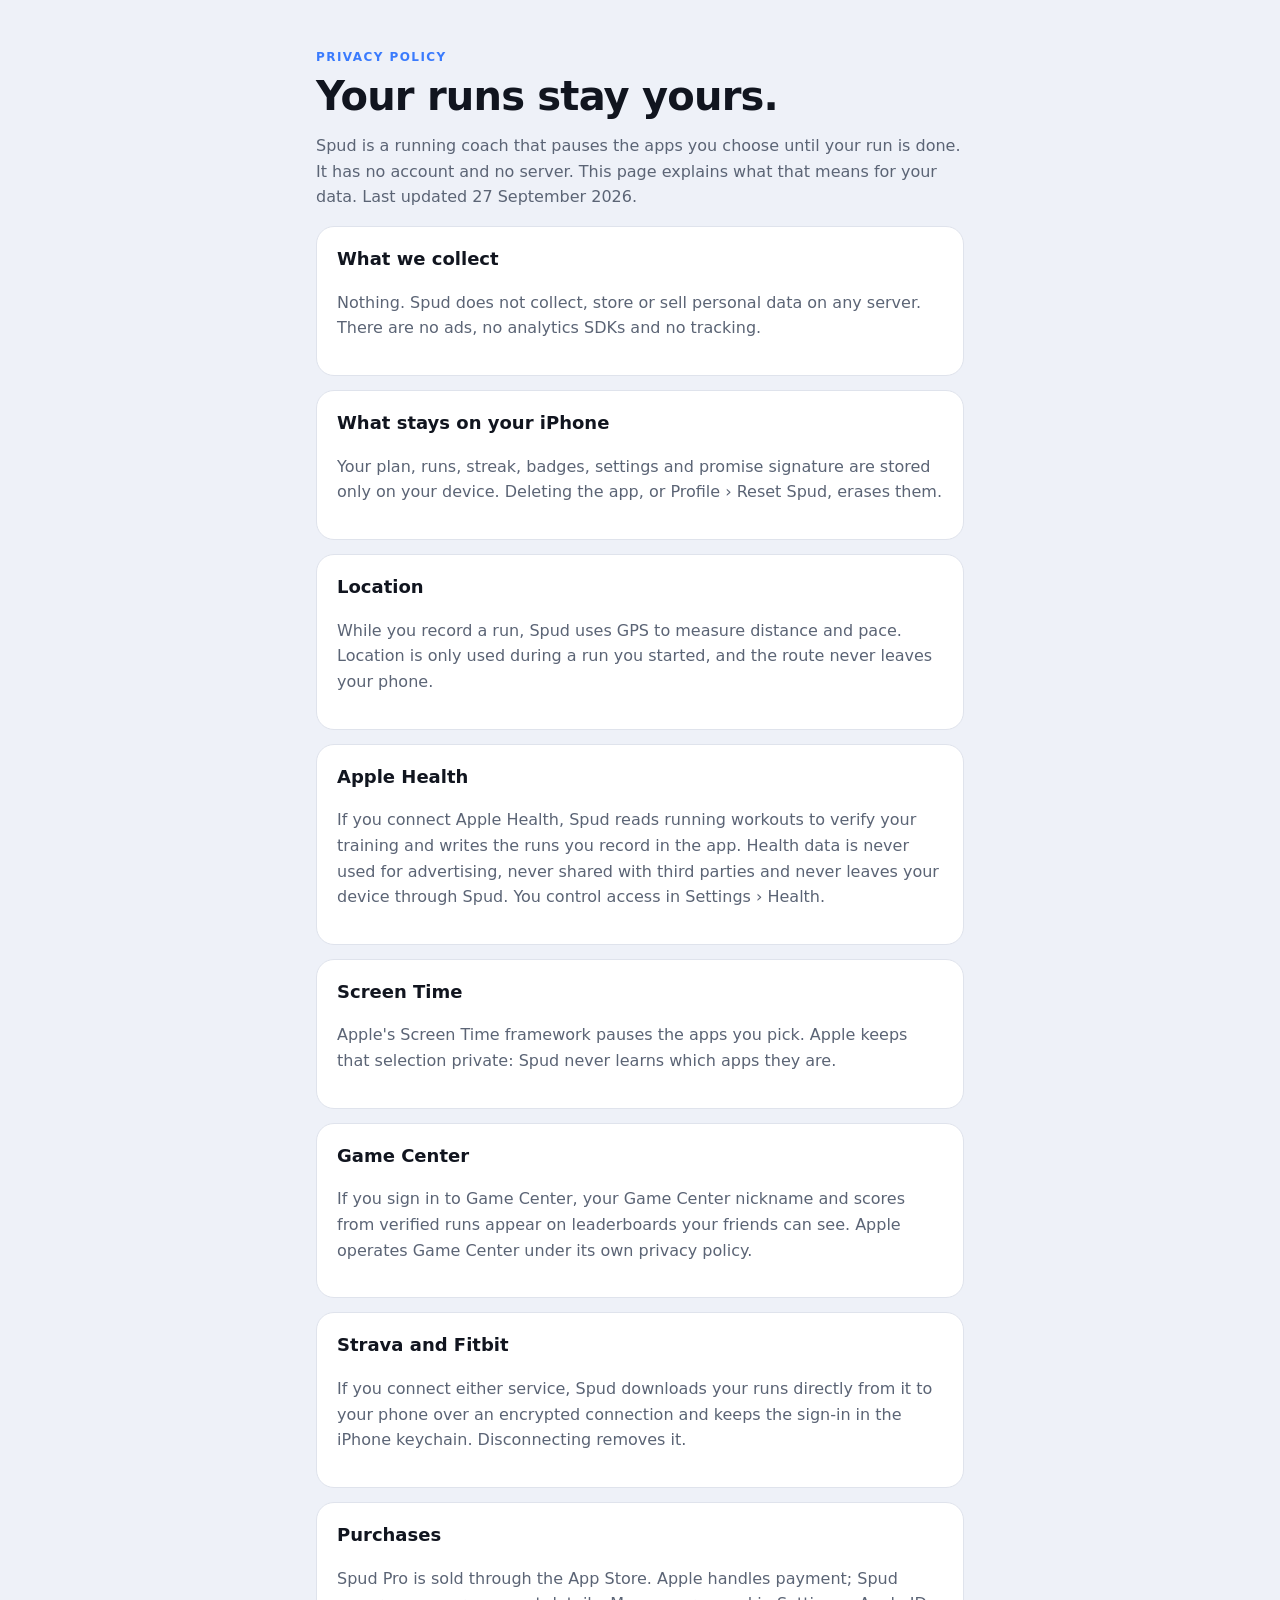
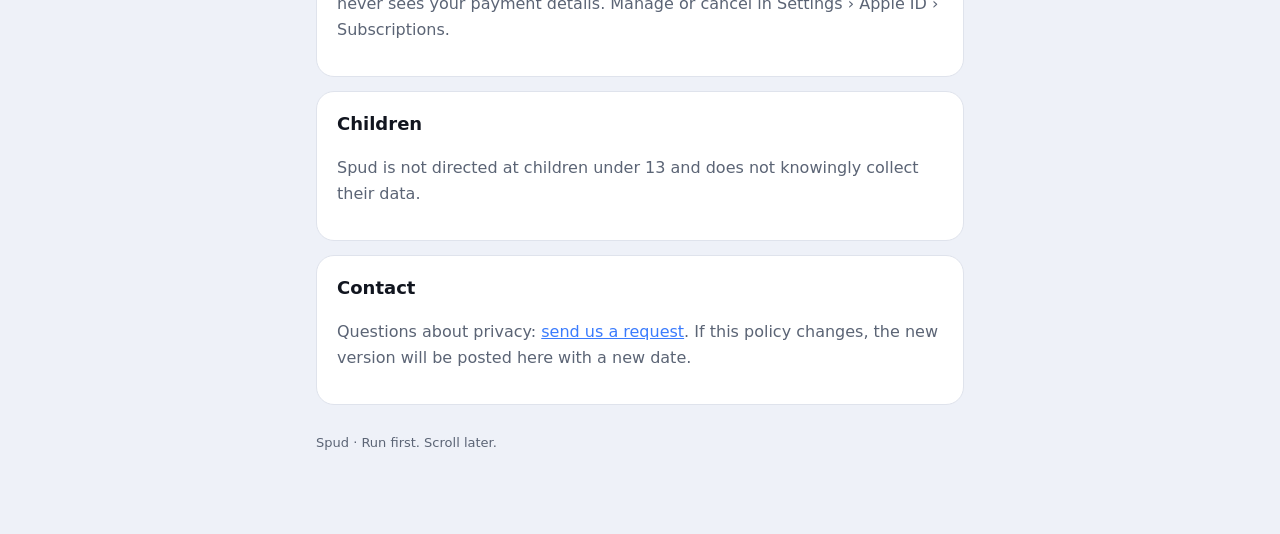
==== privacy/index.html @ 219f51ca "Spud website: home, privacy policy, support Co-Authored-By: Claude Opus 5.5 <noreply@anthropic.com>" ====
<!doctype html><html lang="en"><head><meta charset="utf-8"><meta name="viewport" content="width=device-width,initial-scale=1">
<title>Spud Privacy</title><link rel="stylesheet" href="../style.css"></head><body><main>
<div class="kicker">Privacy policy</div>
<h1>Your runs stay yours.</h1>
<p>Spud is a running coach that pauses the apps you choose until your run is done. It has no account and no server. This page explains what that means for your data. Last updated 27 September 2026.</p>
<section><h2>What we collect</h2><p>Nothing. Spud does not collect, store or sell personal data on any server. There are no ads, no analytics SDKs and no tracking.</p></section>
<section><h2>What stays on your iPhone</h2><p>Your plan, runs, streak, badges, settings and promise signature are stored only on your device. Deleting the app, or Profile › Reset Spud, erases them.</p></section>
<section><h2>Location</h2><p>While you record a run, Spud uses GPS to measure distance and pace. Location is only used during a run you started, and the route never leaves your phone.</p></section>
<section><h2>Apple Health</h2><p>If you connect Apple Health, Spud reads running workouts to verify your training and writes the runs you record in the app. Health data is never used for advertising, never shared with third parties and never leaves your device through Spud. You control access in Settings › Health.</p></section>
<section><h2>Screen Time</h2><p>Apple's Screen Time framework pauses the apps you pick. Apple keeps that selection private: Spud never learns which apps they are.</p></section>
<section><h2>Game Center</h2><p>If you sign in to Game Center, your Game Center nickname and scores from verified runs appear on leaderboards your friends can see. Apple operates Game Center under its own privacy policy.</p></section>
<section><h2>Strava and Fitbit</h2><p>If you connect either service, Spud downloads your runs directly from it to your phone over an encrypted connection and keeps the sign-in in the iPhone keychain. Disconnecting removes it.</p></section>
<section><h2>Purchases</h2><p>Spud Pro is sold through the App Store. Apple handles payment; Spud never sees your payment details. Manage or cancel in Settings › Apple ID › Subscriptions.</p></section>
<section><h2>Children</h2><p>Spud is not directed at children under 13 and does not knowingly collect their data.</p></section>
<section><h2>Contact</h2><p>Questions about privacy: <a href="https://github.com/MatthewAjayi/spud-app/issues/new">send us a request</a>. If this policy changes, the new version will be posted here with a new date.</p></section>
<footer>Spud · Run first. Scroll later.</footer>
</main></body></html>
---- style.css ----
:root{--ink:#eef1f8;--text:#11151f;--muted:#5b6475;--blue:#3a7bfd;--card:#fff;--line:#dfe3ec}
@media (prefers-color-scheme:dark){:root{--ink:#0d1016;--text:#f2f4f8;--muted:#9aa3b5;--card:#171b24;--line:#262c38}}
*{box-sizing:border-box}body{margin:0;background:var(--ink);color:var(--text);font:16px/1.6 -apple-system,BlinkMacSystemFont,"SF Pro Rounded",system-ui,sans-serif}
main{max-width:680px;margin:0 auto;padding:48px 16px 80px}
.kicker{color:var(--blue);font-weight:900;letter-spacing:.12em;font-size:12px;text-transform:uppercase}
h1{font-size:40px;line-height:1.05;margin:8px 0 12px;letter-spacing:-.02em}
h2{font-size:18px;margin:0 0 6px}
section{background:var(--card);border:1px solid var(--line);border-radius:18px;padding:18px 20px;margin:14px 0}
p,li{color:var(--muted)}a{color:var(--blue)}
footer{color:var(--muted);font-size:13px;margin-top:28px}
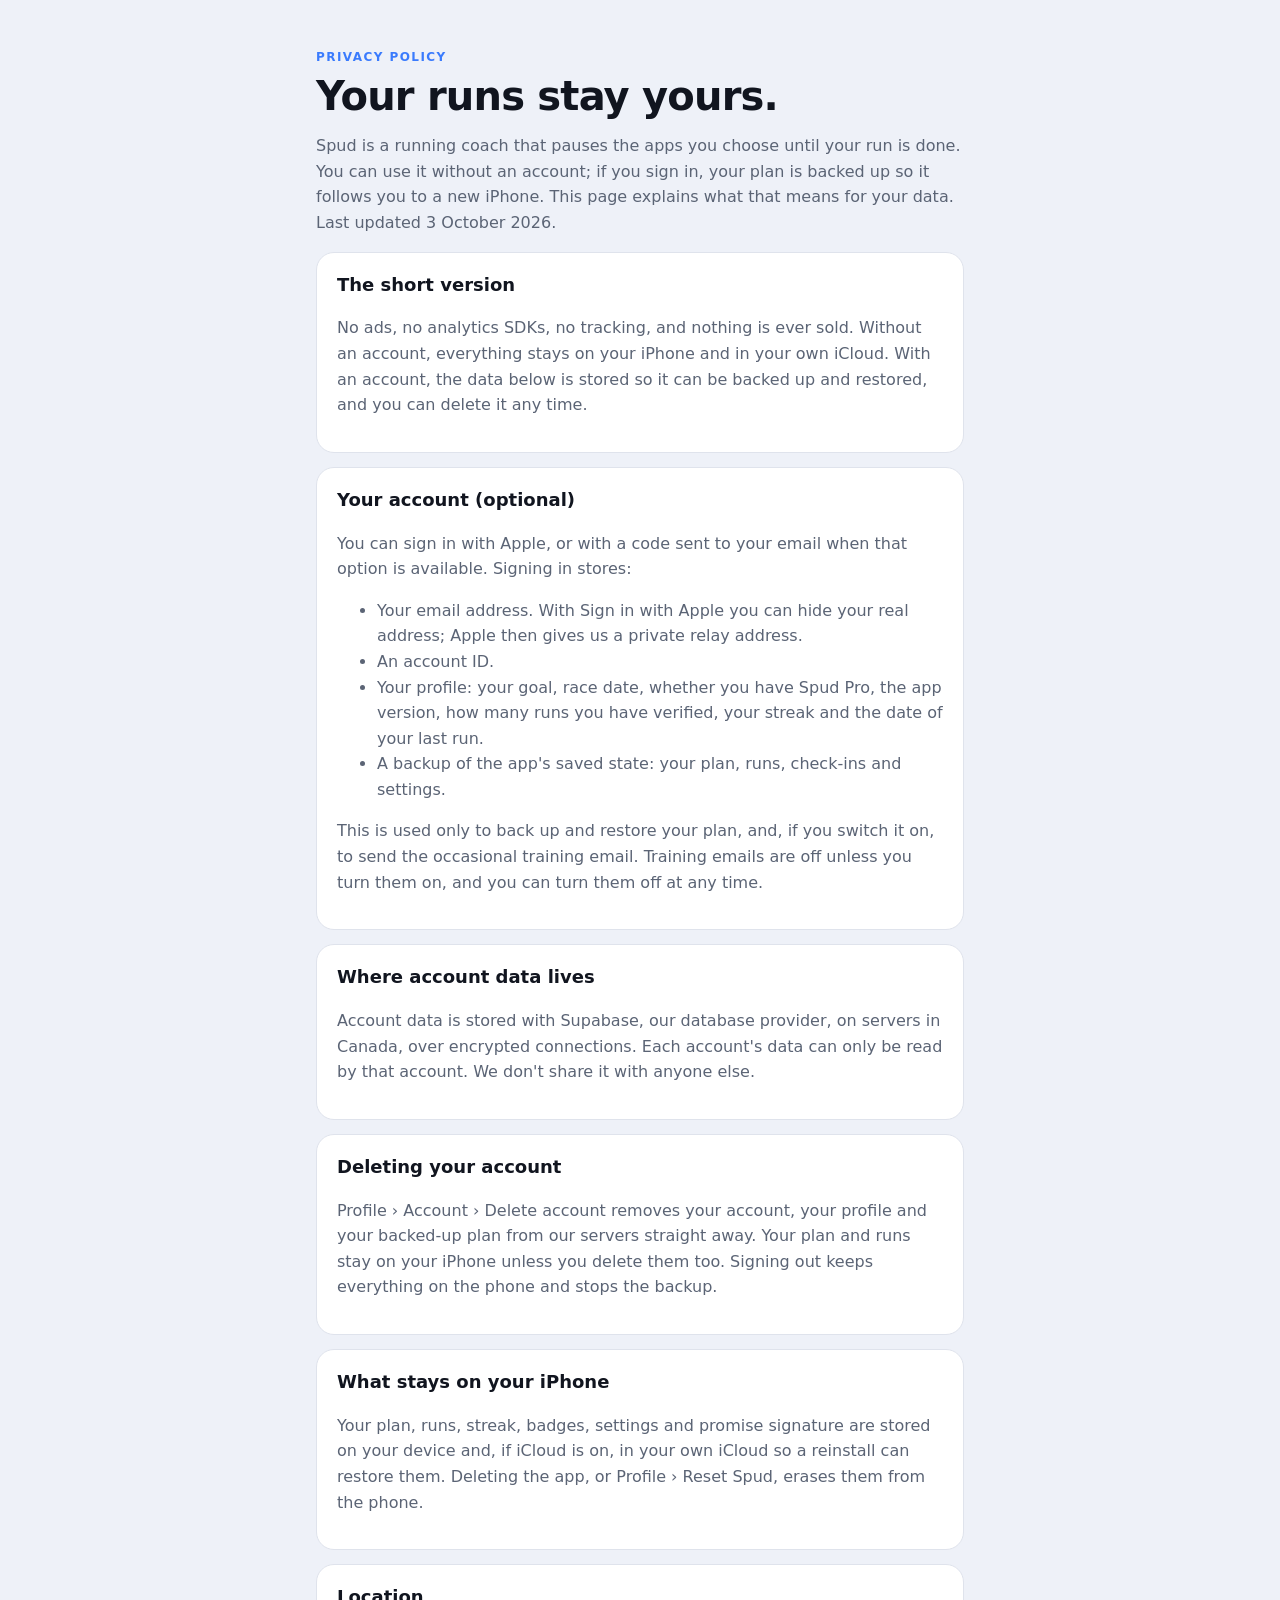
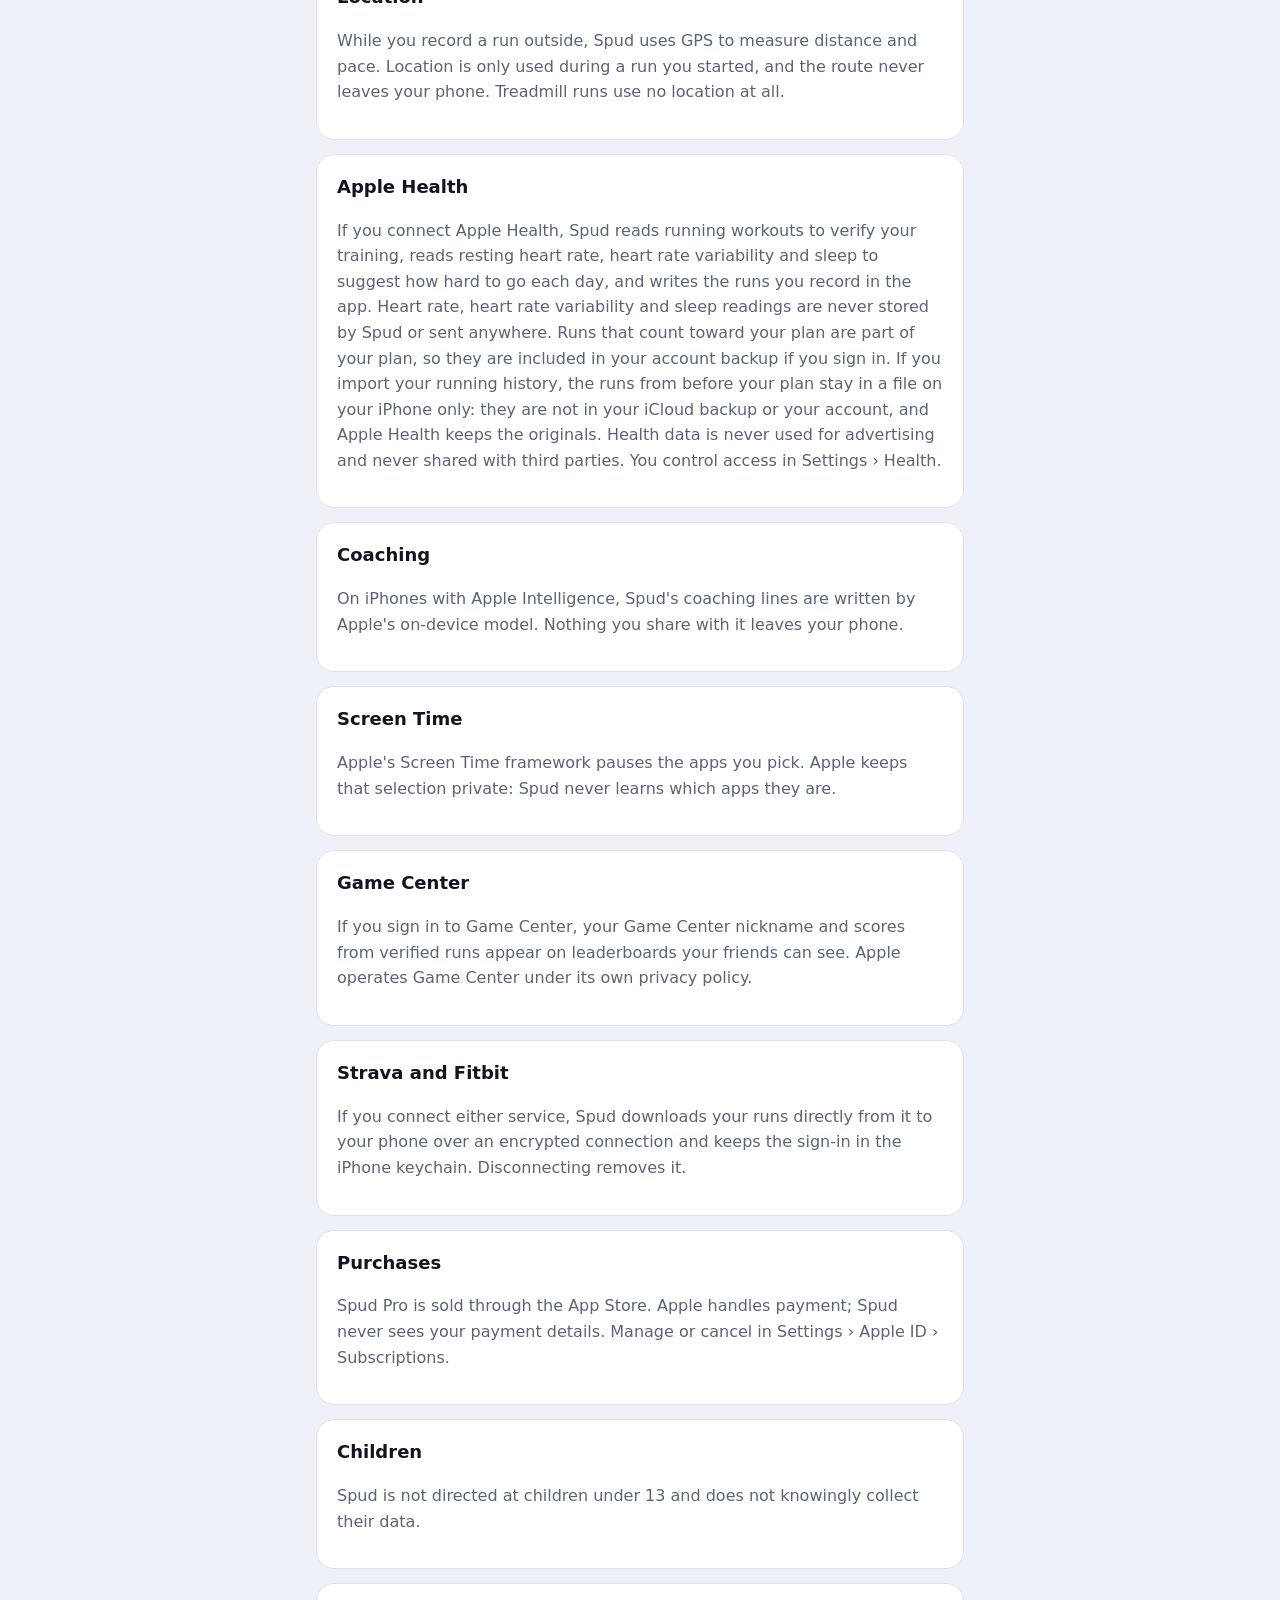
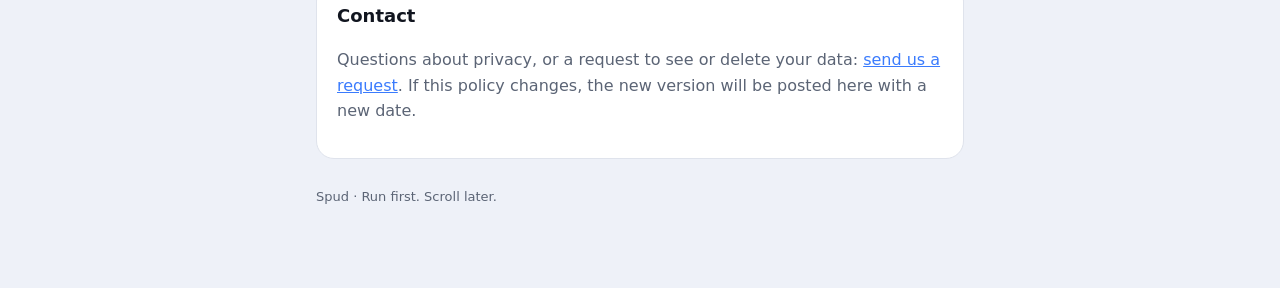
==== commit cd43f77b: "Privacy policy: optional accounts, Supabase in Canada, imported history Co-Authored-By: Claude Opus " ====
--- a/privacy/index.html
+++ b/privacy/index.html
@@ -2,16 +2,20 @@
 <title>Spud Privacy</title><link rel="stylesheet" href="../style.css"></head><body><main>
 <div class="kicker">Privacy policy</div>
 <h1>Your runs stay yours.</h1>
-<p>Spud is a running coach that pauses the apps you choose until your run is done. It has no account and no server. This page explains what that means for your data. Last updated 27 September 2026.</p>
-<section><h2>What we collect</h2><p>Nothing. Spud does not collect, store or sell personal data on any server. There are no ads, no analytics SDKs and no tracking.</p></section>
-<section><h2>What stays on your iPhone</h2><p>Your plan, runs, streak, badges, settings and promise signature are stored only on your device. Deleting the app, or Profile › Reset Spud, erases them.</p></section>
-<section><h2>Location</h2><p>While you record a run, Spud uses GPS to measure distance and pace. Location is only used during a run you started, and the route never leaves your phone.</p></section>
-<section><h2>Apple Health</h2><p>If you connect Apple Health, Spud reads running workouts to verify your training and writes the runs you record in the app. Health data is never used for advertising, never shared with third parties and never leaves your device through Spud. You control access in Settings › Health.</p></section>
+<p>Spud is a running coach that pauses the apps you choose until your run is done. You can use it without an account; if you sign in, your plan is backed up so it follows you to a new iPhone. This page explains what that means for your data. Last updated 3 October 2026.</p>
+<section><h2>The short version</h2><p>No ads, no analytics SDKs, no tracking, and nothing is ever sold. Without an account, everything stays on your iPhone and in your own iCloud. With an account, the data below is stored so it can be backed up and restored, and you can delete it any time.</p></section>
+<section><h2>Your account (optional)</h2><p>You can sign in with Apple, or with a code sent to your email when that option is available. Signing in stores:</p><ul><li>Your email address. With Sign in with Apple you can hide your real address; Apple then gives us a private relay address.</li><li>An account ID.</li><li>Your profile: your goal, race date, whether you have Spud Pro, the app version, how many runs you have verified, your streak and the date of your last run.</li><li>A backup of the app's saved state: your plan, runs, check-ins and settings.</li></ul><p>This is used only to back up and restore your plan, and, if you switch it on, to send the occasional training email. Training emails are off unless you turn them on, and you can turn them off at any time.</p></section>
+<section><h2>Where account data lives</h2><p>Account data is stored with Supabase, our database provider, on servers in Canada, over encrypted connections. Each account's data can only be read by that account. We don't share it with anyone else.</p></section>
+<section><h2>Deleting your account</h2><p>Profile › Account › Delete account removes your account, your profile and your backed-up plan from our servers straight away. Your plan and runs stay on your iPhone unless you delete them too. Signing out keeps everything on the phone and stops the backup.</p></section>
+<section><h2>What stays on your iPhone</h2><p>Your plan, runs, streak, badges, settings and promise signature are stored on your device and, if iCloud is on, in your own iCloud so a reinstall can restore them. Deleting the app, or Profile › Reset Spud, erases them from the phone.</p></section>
+<section><h2>Location</h2><p>While you record a run outside, Spud uses GPS to measure distance and pace. Location is only used during a run you started, and the route never leaves your phone. Treadmill runs use no location at all.</p></section>
+<section><h2>Apple Health</h2><p>If you connect Apple Health, Spud reads running workouts to verify your training, reads resting heart rate, heart rate variability and sleep to suggest how hard to go each day, and writes the runs you record in the app. Heart rate, heart rate variability and sleep readings are never stored by Spud or sent anywhere. Runs that count toward your plan are part of your plan, so they are included in your account backup if you sign in. If you import your running history, the runs from before your plan stay in a file on your iPhone only: they are not in your iCloud backup or your account, and Apple Health keeps the originals. Health data is never used for advertising and never shared with third parties. You control access in Settings › Health.</p></section>
+<section><h2>Coaching</h2><p>On iPhones with Apple Intelligence, Spud's coaching lines are written by Apple's on-device model. Nothing you share with it leaves your phone.</p></section>
 <section><h2>Screen Time</h2><p>Apple's Screen Time framework pauses the apps you pick. Apple keeps that selection private: Spud never learns which apps they are.</p></section>
 <section><h2>Game Center</h2><p>If you sign in to Game Center, your Game Center nickname and scores from verified runs appear on leaderboards your friends can see. Apple operates Game Center under its own privacy policy.</p></section>
 <section><h2>Strava and Fitbit</h2><p>If you connect either service, Spud downloads your runs directly from it to your phone over an encrypted connection and keeps the sign-in in the iPhone keychain. Disconnecting removes it.</p></section>
 <section><h2>Purchases</h2><p>Spud Pro is sold through the App Store. Apple handles payment; Spud never sees your payment details. Manage or cancel in Settings › Apple ID › Subscriptions.</p></section>
 <section><h2>Children</h2><p>Spud is not directed at children under 13 and does not knowingly collect their data.</p></section>
-<section><h2>Contact</h2><p>Questions about privacy: <a href="https://github.com/MatthewAjayi/spud-app/issues/new">send us a request</a>. If this policy changes, the new version will be posted here with a new date.</p></section>
+<section><h2>Contact</h2><p>Questions about privacy, or a request to see or delete your data: <a href="https://github.com/MatthewAjayi/spud-app/issues/new">send us a request</a>. If this policy changes, the new version will be posted here with a new date.</p></section>
 <footer>Spud · Run first. Scroll later.</footer>
 </main></body></html>
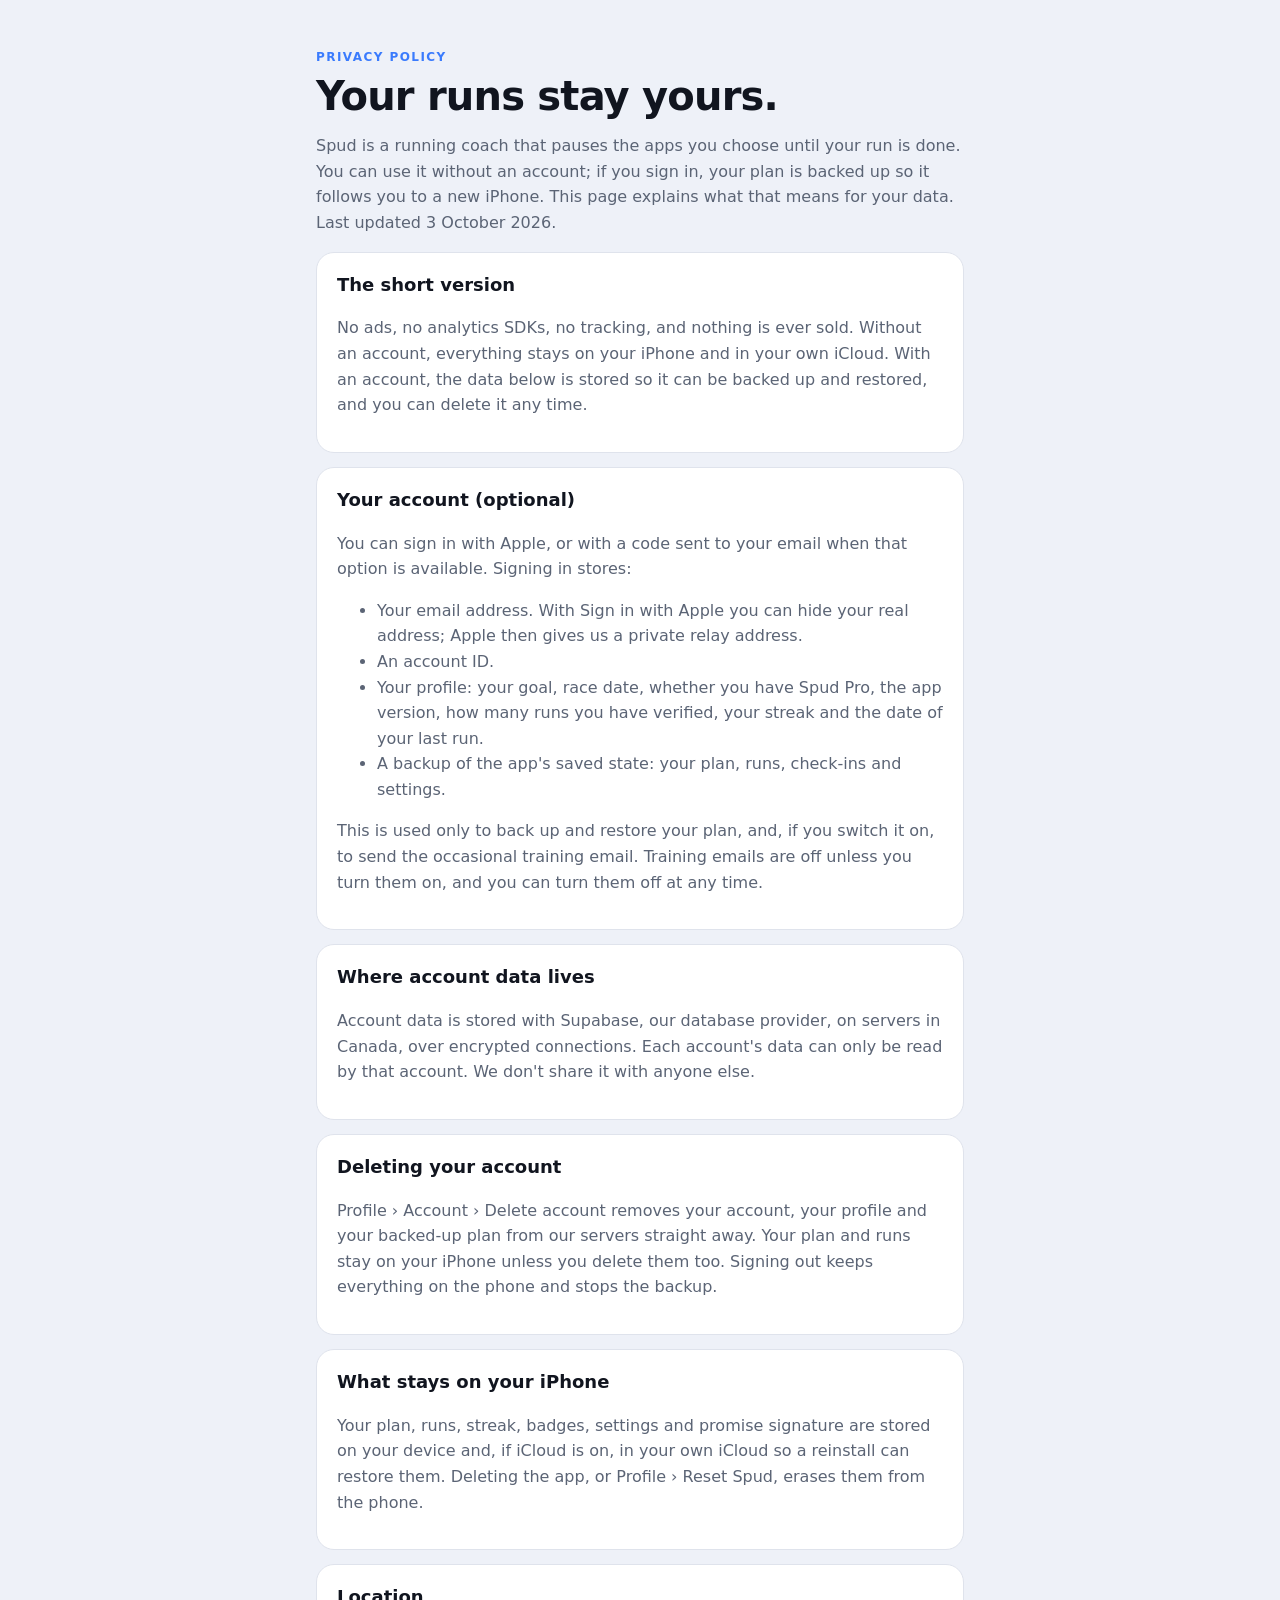
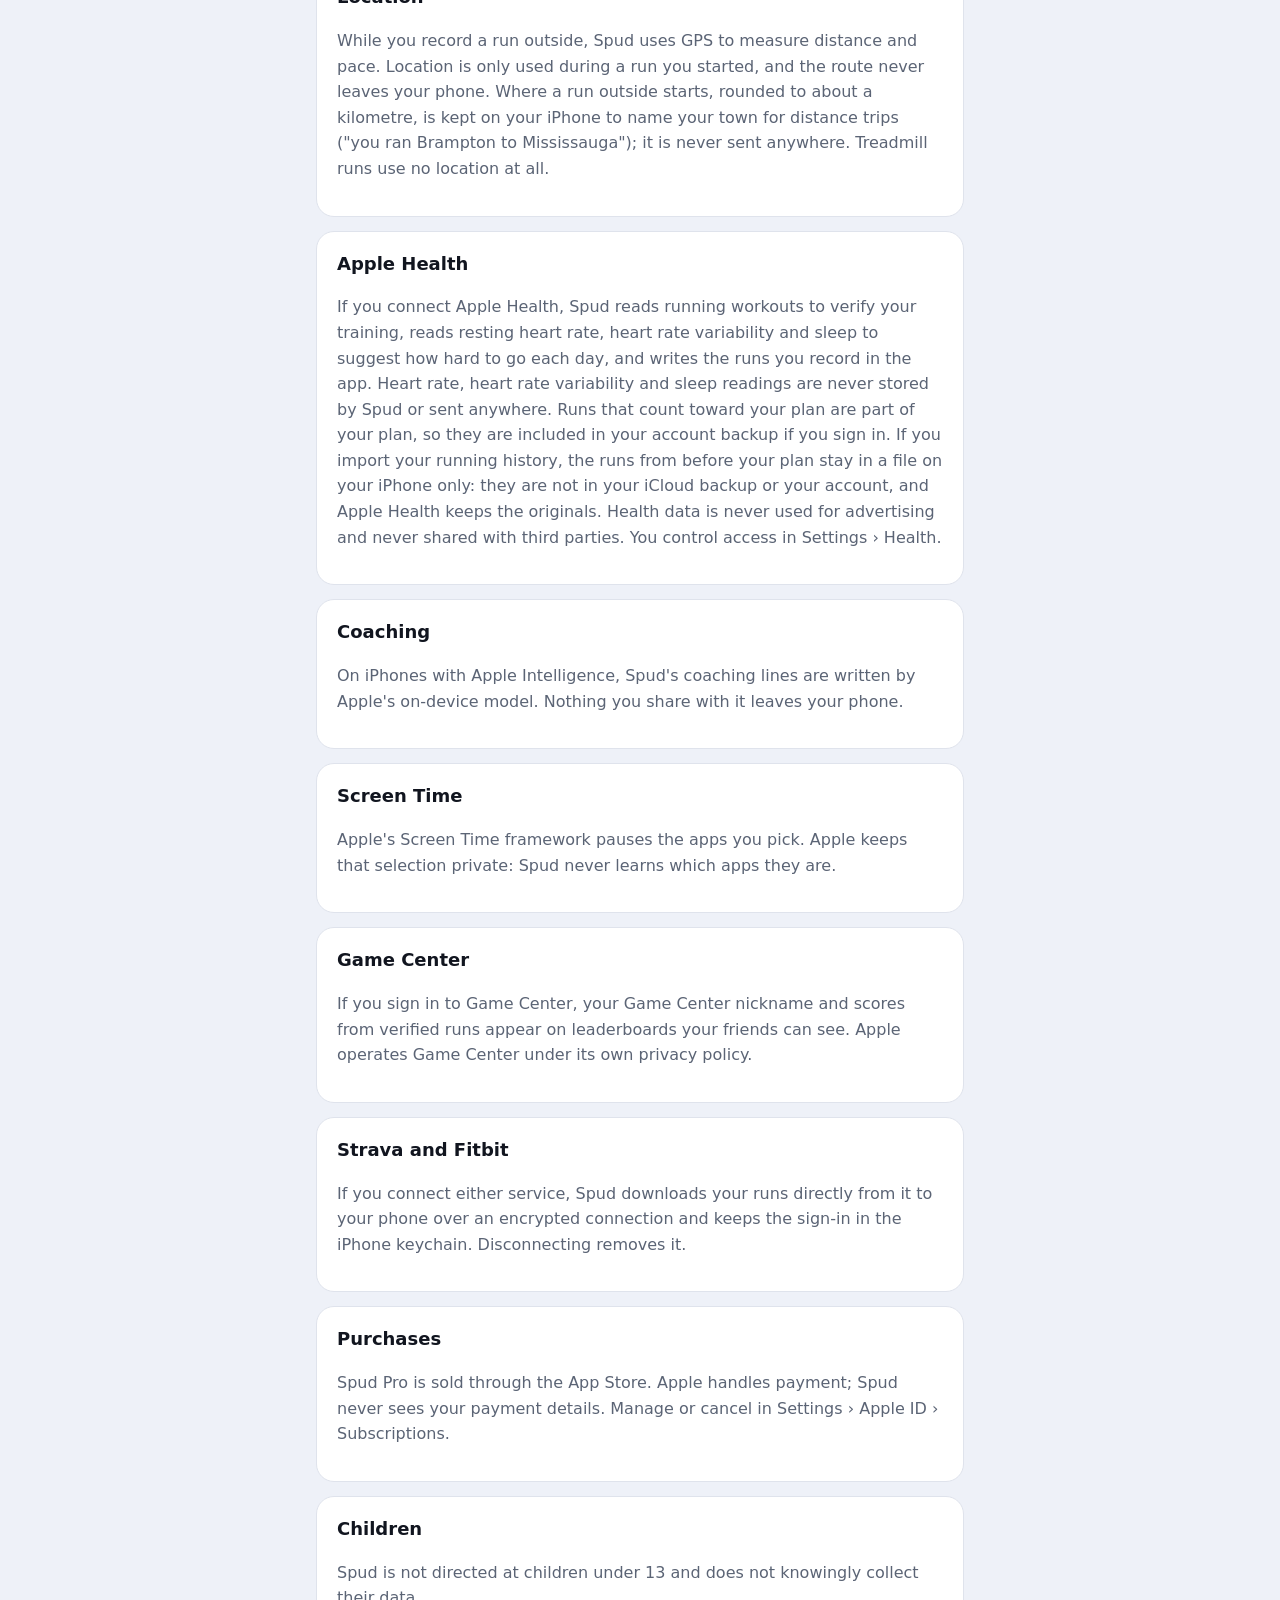
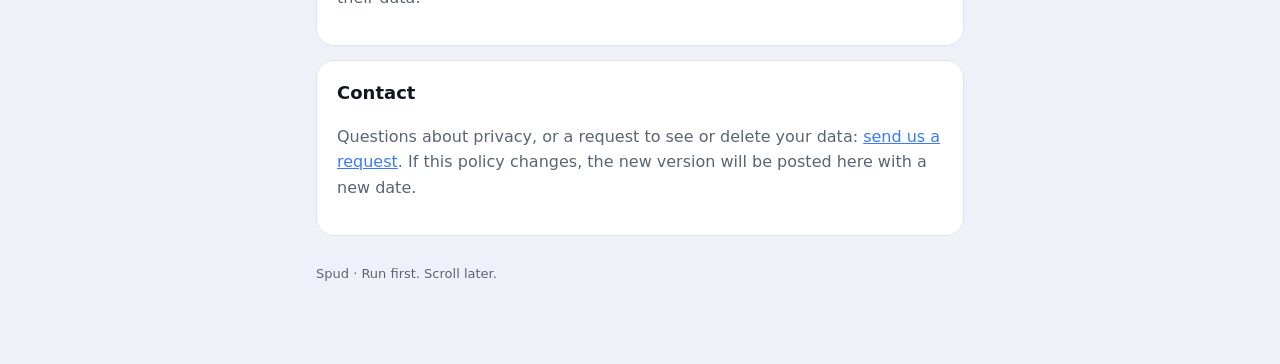
==== commit 822c2112: "Privacy policy: run start kept on the phone for distance trips Co-Authored-By: Claude Opus 5.5 <nore" ====
--- a/privacy/index.html
+++ b/privacy/index.html
@@ -8,7 +8,7 @@
 <section><h2>Where account data lives</h2><p>Account data is stored with Supabase, our database provider, on servers in Canada, over encrypted connections. Each account's data can only be read by that account. We don't share it with anyone else.</p></section>
 <section><h2>Deleting your account</h2><p>Profile › Account › Delete account removes your account, your profile and your backed-up plan from our servers straight away. Your plan and runs stay on your iPhone unless you delete them too. Signing out keeps everything on the phone and stops the backup.</p></section>
 <section><h2>What stays on your iPhone</h2><p>Your plan, runs, streak, badges, settings and promise signature are stored on your device and, if iCloud is on, in your own iCloud so a reinstall can restore them. Deleting the app, or Profile › Reset Spud, erases them from the phone.</p></section>
-<section><h2>Location</h2><p>While you record a run outside, Spud uses GPS to measure distance and pace. Location is only used during a run you started, and the route never leaves your phone. Treadmill runs use no location at all.</p></section>
+<section><h2>Location</h2><p>While you record a run outside, Spud uses GPS to measure distance and pace. Location is only used during a run you started, and the route never leaves your phone. Where a run outside starts, rounded to about a kilometre, is kept on your iPhone to name your town for distance trips ("you ran Brampton to Mississauga"); it is never sent anywhere. Treadmill runs use no location at all.</p></section>
 <section><h2>Apple Health</h2><p>If you connect Apple Health, Spud reads running workouts to verify your training, reads resting heart rate, heart rate variability and sleep to suggest how hard to go each day, and writes the runs you record in the app. Heart rate, heart rate variability and sleep readings are never stored by Spud or sent anywhere. Runs that count toward your plan are part of your plan, so they are included in your account backup if you sign in. If you import your running history, the runs from before your plan stay in a file on your iPhone only: they are not in your iCloud backup or your account, and Apple Health keeps the originals. Health data is never used for advertising and never shared with third parties. You control access in Settings › Health.</p></section>
 <section><h2>Coaching</h2><p>On iPhones with Apple Intelligence, Spud's coaching lines are written by Apple's on-device model. Nothing you share with it leaves your phone.</p></section>
 <section><h2>Screen Time</h2><p>Apple's Screen Time framework pauses the apps you pick. Apple keeps that selection private: Spud never learns which apps they are.</p></section>
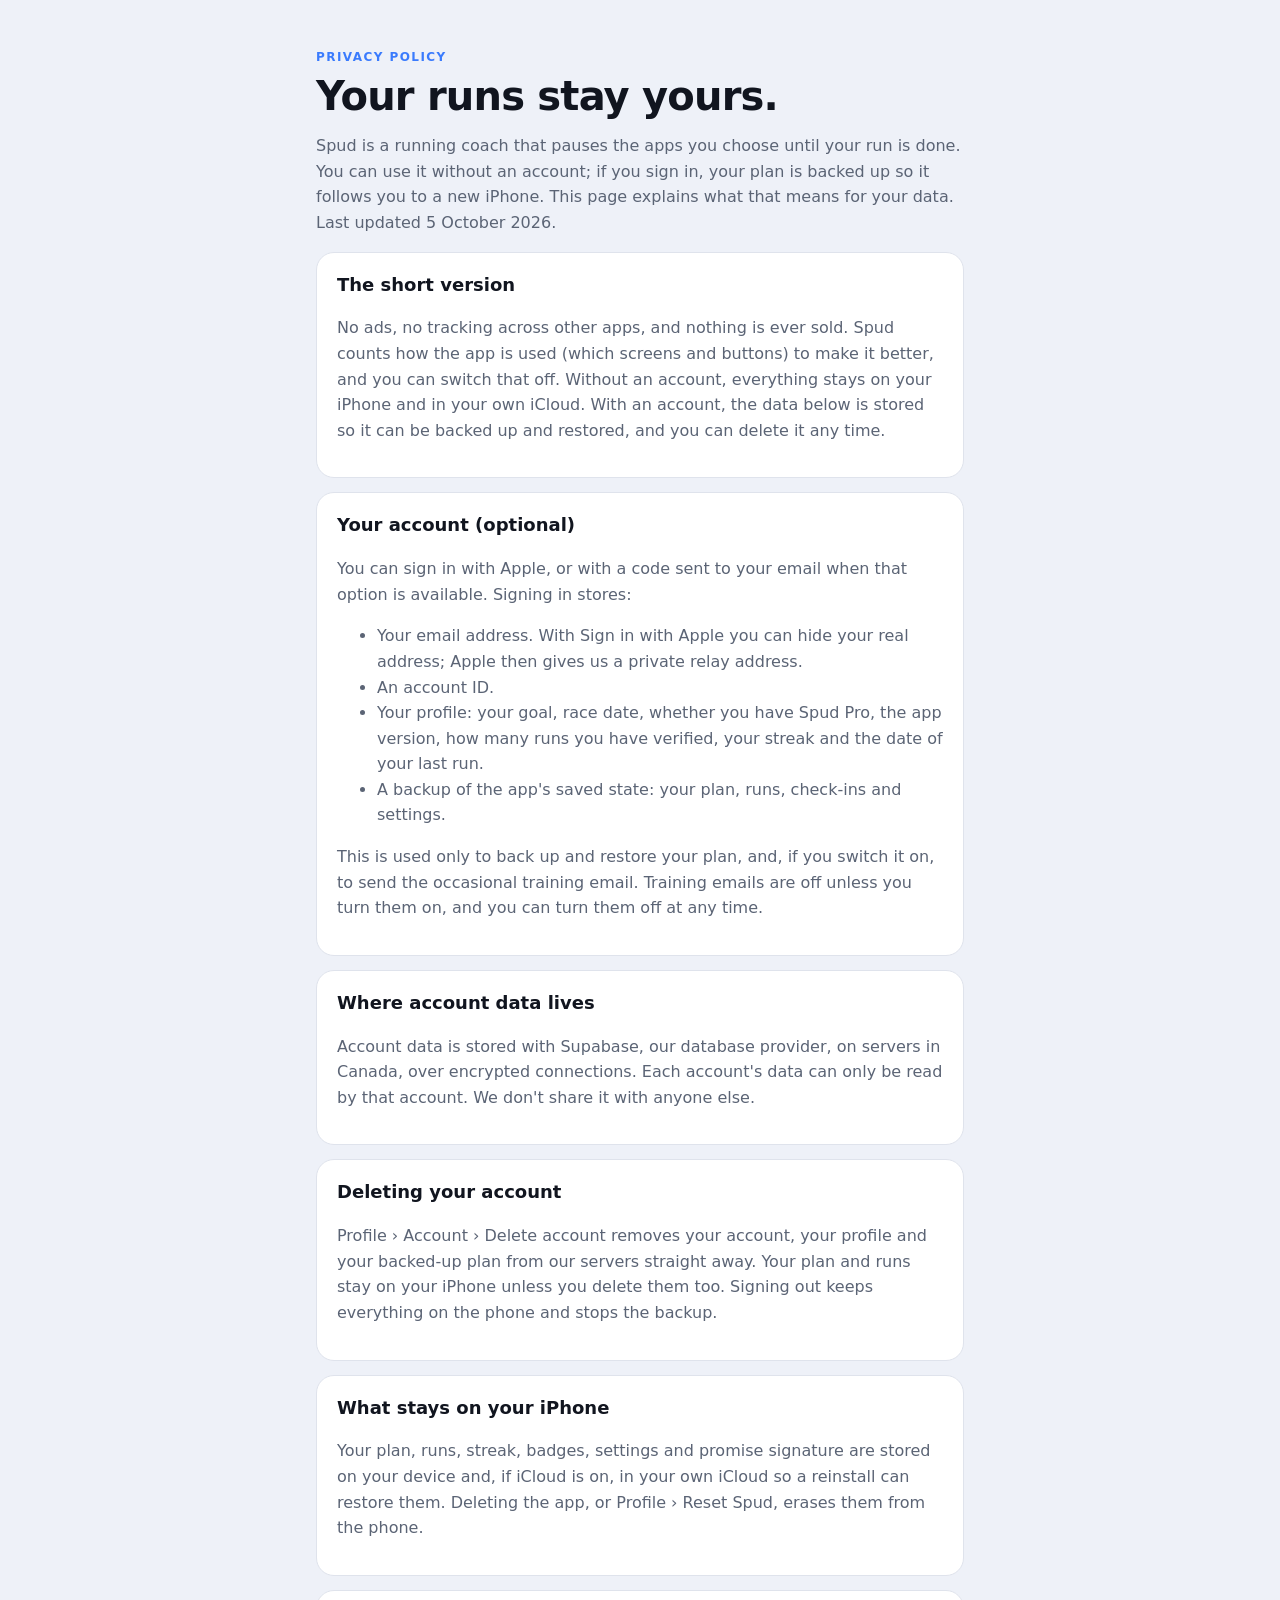
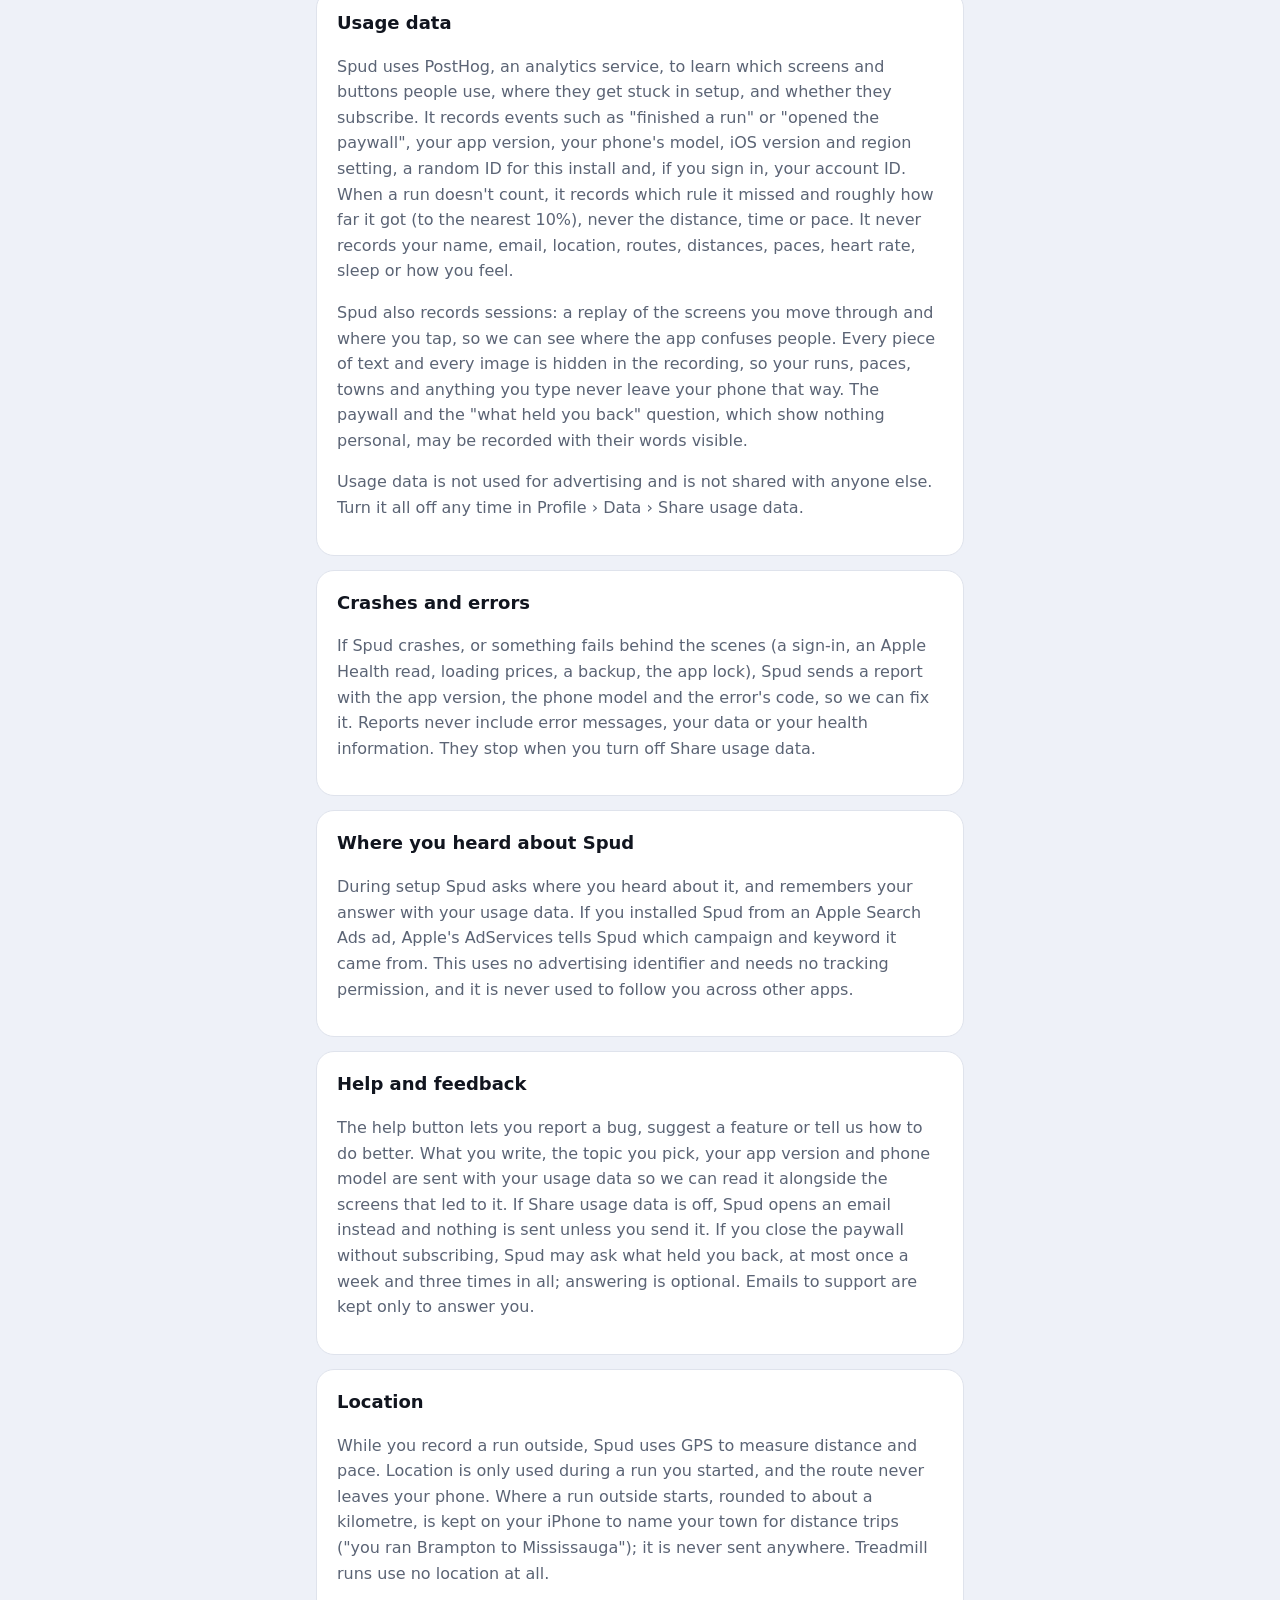
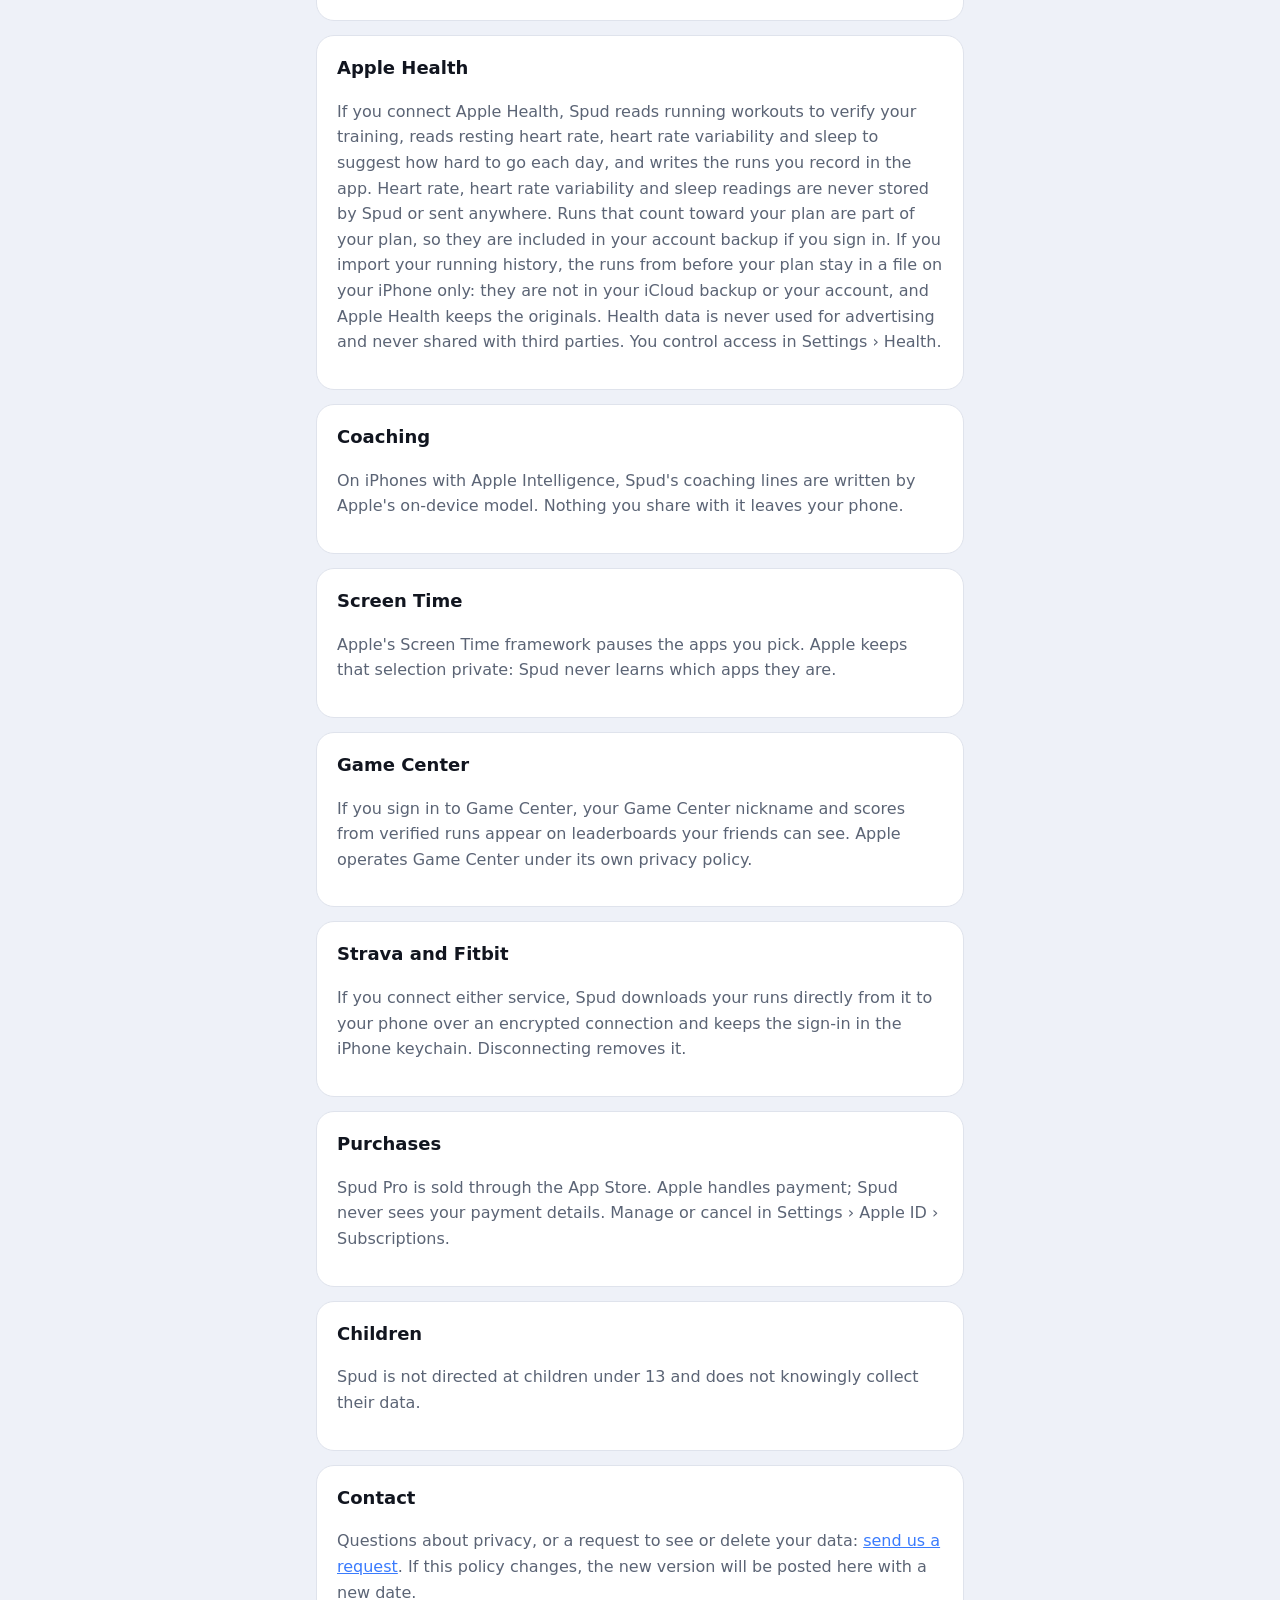
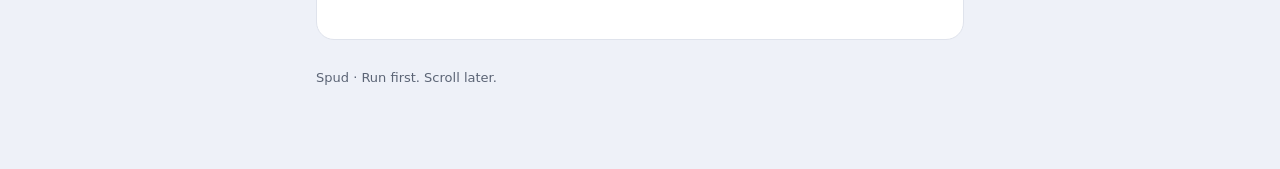
==== commit d7a9af89: "Privacy policy and support: usage data, replay, crash reports, feedback - Usage data now covers Post" ====
--- a/privacy/index.html
+++ b/privacy/index.html
@@ -2,12 +2,16 @@
 <title>Spud Privacy</title><link rel="stylesheet" href="../style.css"></head><body><main>
 <div class="kicker">Privacy policy</div>
 <h1>Your runs stay yours.</h1>
-<p>Spud is a running coach that pauses the apps you choose until your run is done. You can use it without an account; if you sign in, your plan is backed up so it follows you to a new iPhone. This page explains what that means for your data. Last updated 3 October 2026.</p>
-<section><h2>The short version</h2><p>No ads, no analytics SDKs, no tracking, and nothing is ever sold. Without an account, everything stays on your iPhone and in your own iCloud. With an account, the data below is stored so it can be backed up and restored, and you can delete it any time.</p></section>
+<p>Spud is a running coach that pauses the apps you choose until your run is done. You can use it without an account; if you sign in, your plan is backed up so it follows you to a new iPhone. This page explains what that means for your data. Last updated 5 October 2026.</p>
+<section><h2>The short version</h2><p>No ads, no tracking across other apps, and nothing is ever sold. Spud counts how the app is used (which screens and buttons) to make it better, and you can switch that off. Without an account, everything stays on your iPhone and in your own iCloud. With an account, the data below is stored so it can be backed up and restored, and you can delete it any time.</p></section>
 <section><h2>Your account (optional)</h2><p>You can sign in with Apple, or with a code sent to your email when that option is available. Signing in stores:</p><ul><li>Your email address. With Sign in with Apple you can hide your real address; Apple then gives us a private relay address.</li><li>An account ID.</li><li>Your profile: your goal, race date, whether you have Spud Pro, the app version, how many runs you have verified, your streak and the date of your last run.</li><li>A backup of the app's saved state: your plan, runs, check-ins and settings.</li></ul><p>This is used only to back up and restore your plan, and, if you switch it on, to send the occasional training email. Training emails are off unless you turn them on, and you can turn them off at any time.</p></section>
 <section><h2>Where account data lives</h2><p>Account data is stored with Supabase, our database provider, on servers in Canada, over encrypted connections. Each account's data can only be read by that account. We don't share it with anyone else.</p></section>
 <section><h2>Deleting your account</h2><p>Profile › Account › Delete account removes your account, your profile and your backed-up plan from our servers straight away. Your plan and runs stay on your iPhone unless you delete them too. Signing out keeps everything on the phone and stops the backup.</p></section>
 <section><h2>What stays on your iPhone</h2><p>Your plan, runs, streak, badges, settings and promise signature are stored on your device and, if iCloud is on, in your own iCloud so a reinstall can restore them. Deleting the app, or Profile › Reset Spud, erases them from the phone.</p></section>
+<section><h2>Usage data</h2><p>Spud uses PostHog, an analytics service, to learn which screens and buttons people use, where they get stuck in setup, and whether they subscribe. It records events such as "finished a run" or "opened the paywall", your app version, your phone's model, iOS version and region setting, a random ID for this install and, if you sign in, your account ID. When a run doesn't count, it records which rule it missed and roughly how far it got (to the nearest 10%), never the distance, time or pace. It never records your name, email, location, routes, distances, paces, heart rate, sleep or how you feel.</p><p>Spud also records sessions: a replay of the screens you move through and where you tap, so we can see where the app confuses people. Every piece of text and every image is hidden in the recording, so your runs, paces, towns and anything you type never leave your phone that way. The paywall and the "what held you back" question, which show nothing personal, may be recorded with their words visible.</p><p>Usage data is not used for advertising and is not shared with anyone else. Turn it all off any time in Profile › Data › Share usage data.</p></section>
+<section><h2>Crashes and errors</h2><p>If Spud crashes, or something fails behind the scenes (a sign-in, an Apple Health read, loading prices, a backup, the app lock), Spud sends a report with the app version, the phone model and the error's code, so we can fix it. Reports never include error messages, your data or your health information. They stop when you turn off Share usage data.</p></section>
+<section><h2>Where you heard about Spud</h2><p>During setup Spud asks where you heard about it, and remembers your answer with your usage data. If you installed Spud from an Apple Search Ads ad, Apple's AdServices tells Spud which campaign and keyword it came from. This uses no advertising identifier and needs no tracking permission, and it is never used to follow you across other apps.</p></section>
+<section><h2>Help and feedback</h2><p>The help button lets you report a bug, suggest a feature or tell us how to do better. What you write, the topic you pick, your app version and phone model are sent with your usage data so we can read it alongside the screens that led to it. If Share usage data is off, Spud opens an email instead and nothing is sent unless you send it. If you close the paywall without subscribing, Spud may ask what held you back, at most once a week and three times in all; answering is optional. Emails to support are kept only to answer you.</p></section>
 <section><h2>Location</h2><p>While you record a run outside, Spud uses GPS to measure distance and pace. Location is only used during a run you started, and the route never leaves your phone. Where a run outside starts, rounded to about a kilometre, is kept on your iPhone to name your town for distance trips ("you ran Brampton to Mississauga"); it is never sent anywhere. Treadmill runs use no location at all.</p></section>
 <section><h2>Apple Health</h2><p>If you connect Apple Health, Spud reads running workouts to verify your training, reads resting heart rate, heart rate variability and sleep to suggest how hard to go each day, and writes the runs you record in the app. Heart rate, heart rate variability and sleep readings are never stored by Spud or sent anywhere. Runs that count toward your plan are part of your plan, so they are included in your account backup if you sign in. If you import your running history, the runs from before your plan stay in a file on your iPhone only: they are not in your iCloud backup or your account, and Apple Health keeps the originals. Health data is never used for advertising and never shared with third parties. You control access in Settings › Health.</p></section>
 <section><h2>Coaching</h2><p>On iPhones with Apple Intelligence, Spud's coaching lines are written by Apple's on-device model. Nothing you share with it leaves your phone.</p></section>
